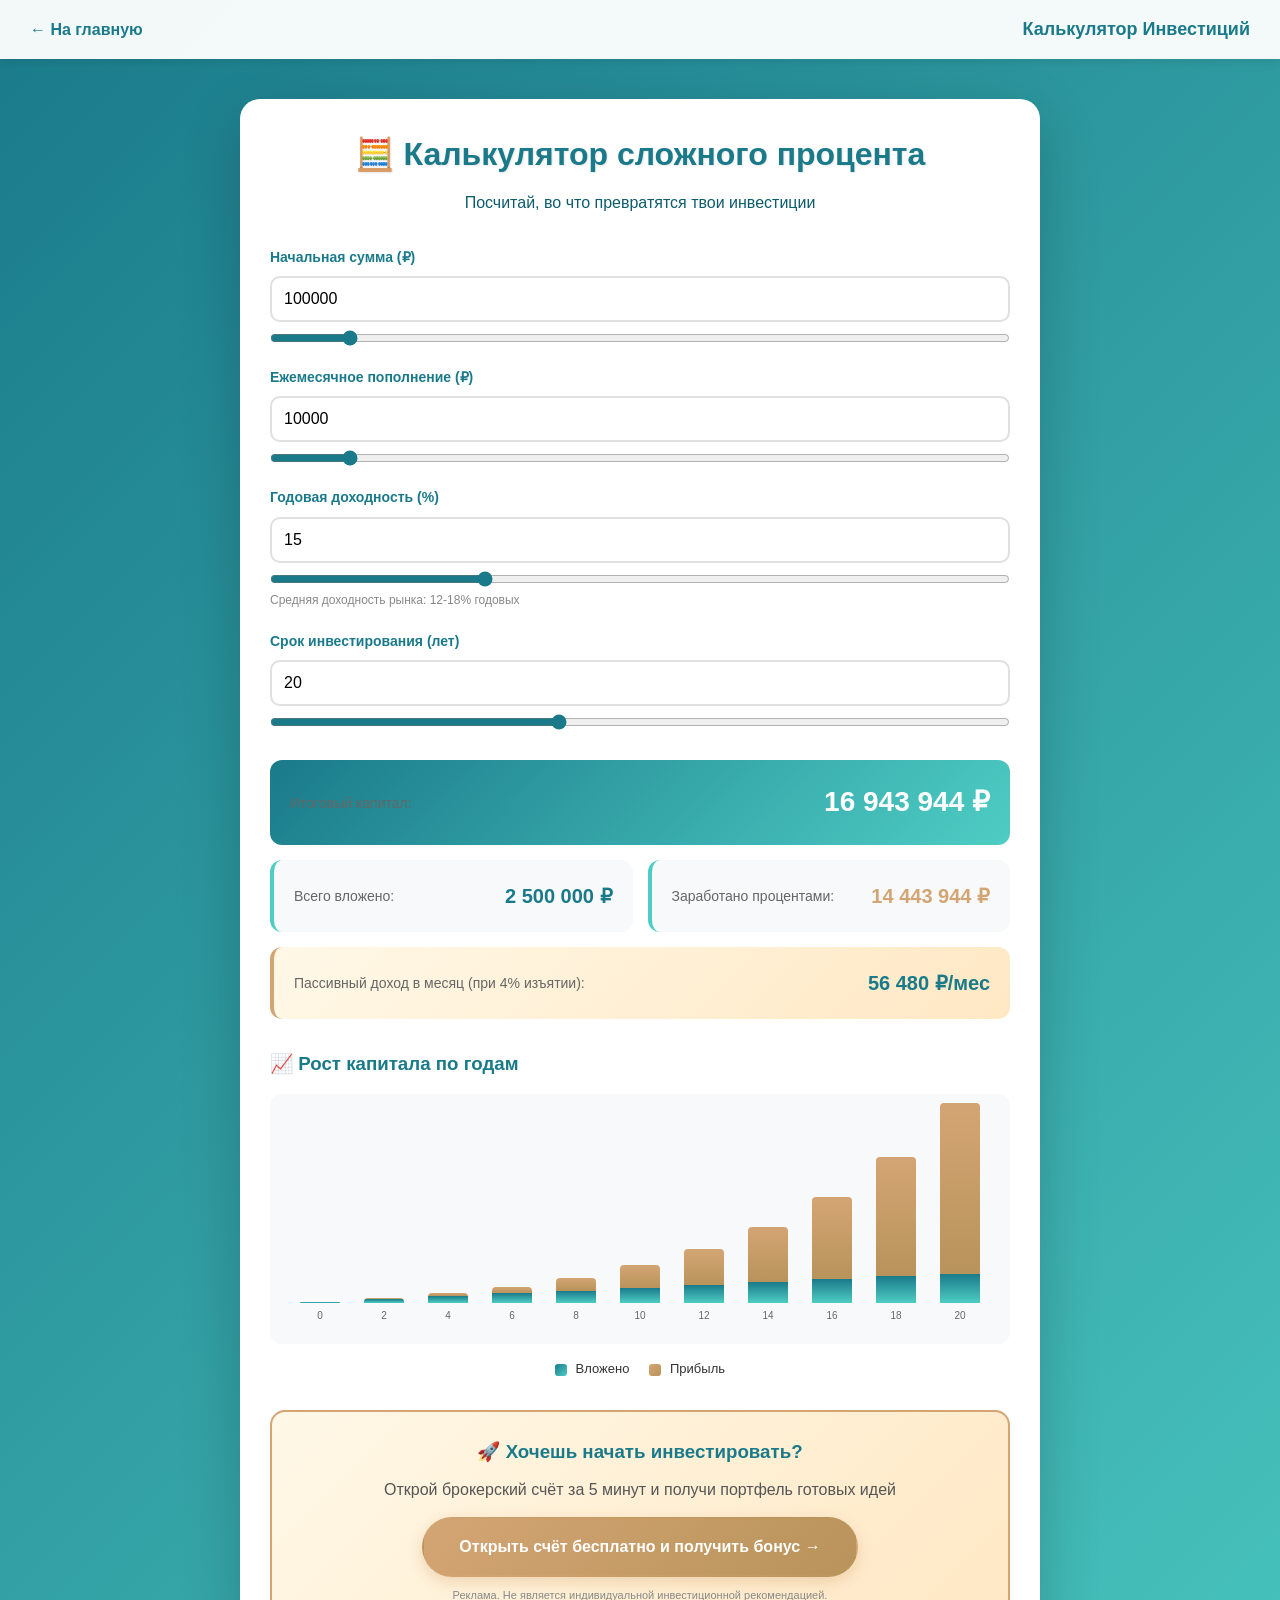
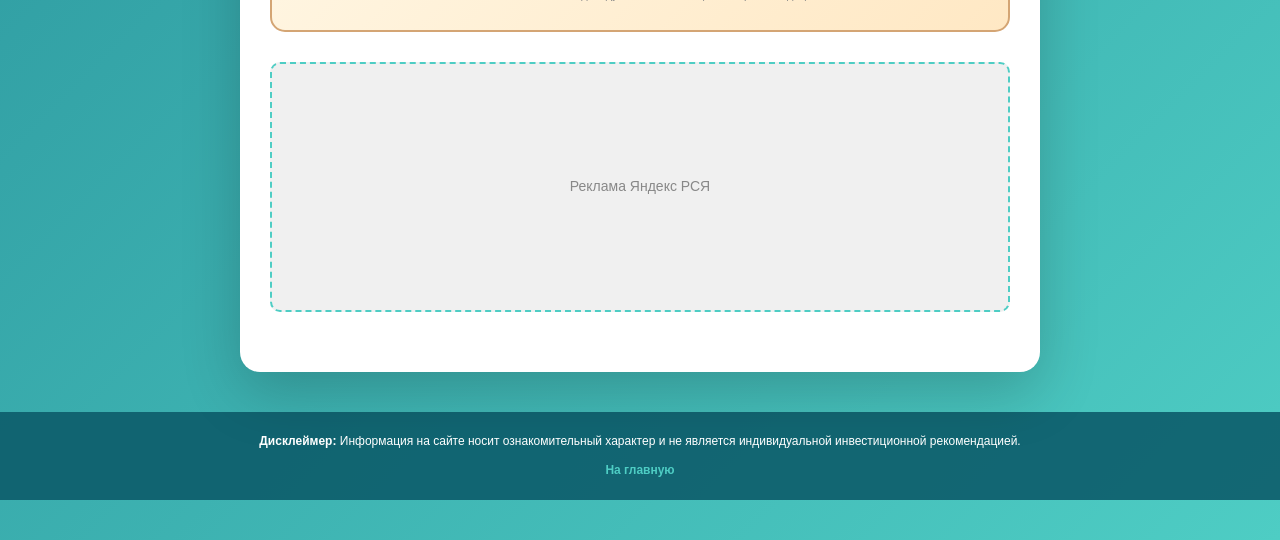
==== calculator.html @ 5e010164 "Add files via upload" ====
<!DOCTYPE html>
<html lang="ru">
<head>
    <meta charset="UTF-8">
    <meta name="viewport" content="width=device-width, initial-scale=1.0">
    <title>Калькулятор Сложного Процента | Рассчитай свой капитал</title>
    <meta name="description" content="Бесплатный калькулятор сложного процента. Узнай, сколько ты заработаешь на инвестициях.">
    <link rel="stylesheet" href="style.css">
</head>
<body class="calculator-page">
    <!-- НАВИГАЦИЯ -->
    <nav class="navbar">
        <a href="index.html" class="nav-link">← На главную</a>
        <div class="nav-title">Калькулятор Инвестиций</div>
    </nav>

    <div class="calculator-wrapper">
        <div class="calculator-container">
            <header class="calculator-header">
                <h1>🧮 Калькулятор сложного процента</h1>
                <p class="subtitle">Посчитай, во что превратятся твои инвестиции</p>
            </header>

            <!-- ПОЛЯ ВВОДА -->
            <div class="inputs">
                <div class="input-group">
                    <label>Начальная сумма (₽)</label>
                    <input type="number" id="initialAmount" value="100000" min="0" step="10000">
                    <input type="range" id="initialRange" min="0" max="1000000" step="10000" value="100000">
                </div>

                <div class="input-group">
                    <label>Ежемесячное пополнение (₽)</label>
                    <input type="number" id="monthlyAdd" value="10000" min="0" step="1000">
                    <input type="range" id="monthlyRange" min="0" max="100000" step="1000" value="10000">
                </div>

                <div class="input-group">
                    <label>Годовая доходность (%)</label>
                    <input type="number" id="annualRate" value="15" min="1" max="50" step="0.5">
                    <input type="range" id="rateRange" min="1" max="50" step="0.5" value="15">
                    <small>Средняя доходность рынка: 12-18% годовых</small>
                </div>

                <div class="input-group">
                    <label>Срок инвестирования (лет)</label>
                    <input type="number" id="years" value="20" min="1" max="50" step="1">
                    <input type="range" id="yearsRange" min="1" max="50" step="1" value="20">
                </div>
            </div>

            <!-- РЕЗУЛЬТАТЫ -->
            <div class="results">
                <div class="result-card main">
                    <span class="label">Итоговый капитал:</span>
                    <span class="value" id="finalAmount">0 ₽</span>
                </div>
                
                <div class="result-row">
                    <div class="result-card">
                        <span class="label">Всего вложено:</span>
                        <span class="value" id="totalInvested">0 ₽</span>
                    </div>
                    <div class="result-card">
                        <span class="label">Заработано процентами:</span>
                        <span class="value profit" id="totalProfit">0 ₽</span>
                    </div>
                </div>

                <div class="result-card passive">
                    <span class="label">Пассивный доход в месяц (при 4% изъятии):</span>
                    <span class="value" id="passiveIncome">0 ₽</span>
                </div>
            </div>

            <!-- ГРАФИК -->
            <div class="chart-container">
                <h3>📈 Рост капитала по годам</h3>
                <div class="chart" id="chart"></div>
                <div class="chart-legend">
                    <span><span class="legend-color invested"></span> Вложено</span>
                    <span><span class="legend-color profit"></span> Прибыль</span>
                </div>
            </div>

            <!-- ПАРТНЁРСКАЯ ССЫЛКА -->
            <div class="affiliate-block">
                <h3>🚀 Хочешь начать инвестировать?</h3>
                <p>Открой брокерский счёт за 5 минут и получи портфель готовых идей</p>
                
                <!-- ВСТАВЬ СЮДА СВОЮ ПАРТНЁРСКУЮ ССЫЛКУ -->
                <a href="#" target="_blank" class="cta-button" id="affiliateLink" 
                   onclick="ym(YOUR_METRIKA_ID, 'reachGoal', 'affiliate_click'); return true;">
                    Открыть счёт бесплатно и получить бонус →
                </a>
                <small>Реклама. Не является индивидуальной инвестиционной рекомендацией.</small>
            </div>

            <!-- МЕСТО ДЛЯ РЕКЛАМЫ ЯНДЕКС РСЯ -->
            <div class="ad-container">
                <div id="yandex-ads-calculator" class="yandex-ad-block">
                    <!-- Сюда вставишь код РСЯ -->
                    <p class="ad-placeholder">Реклама Яндекс РСЯ</p>
                </div>
            </div>
        </div>
    </div>

    <!-- ДИСКЛЕЙМЕР -->
    <footer class="disclaimer-footer">
        <p>
            <strong>Дисклеймер:</strong> Информация на сайте носит ознакомительный характер 
            и не является индивидуальной инвестиционной рекомендацией.
        </p>
        <p class="footer-links">
            <a href="index.html">На главную</a>
        </p>
    </footer>

    <script src="script.js"></script>
</body>
</html>
---- style.css ----
* { 
    margin: 0; 
    padding: 0; 
    box-sizing: border-box; 
}

body {
    font-family: -apple-system, BlinkMacSystemFont, 'Segoe UI', Roboto, sans-serif;
    color: #333;
    line-height: 1.6;
}

/* ==================== ЦВЕТОВАЯ ПАЛИТРА ==================== */
/* Основной бирюзовый: #1a7a8a */
/* Тёмный бирюзовый: #0d5c6b */
/* Светлый бирюзовый: #4ecdc4 */
/* Золотой акцент: #d4a574 */
/* Тёмный золотой: #b8935a */

/* ==================== ЛЕНДИНГ (index.html) ==================== */

.landing-page {
    position: relative;
    min-height: 100vh;
}

/* ФОНОВОЕ ИЗОБРАЖЕНИЕ */
.background-image {
    position: fixed;
    top: 0;
    left: 0;
    width: 100%;
    height: 100%;
    object-fit: cover;
    z-index: -1;
}

/* ВОДЯНОЙ ЗНАК AI */
.ai-watermark {
    position: fixed;
    bottom: 100px;
    right: 20px;
    font-size: 12px;
    color: rgba(255, 255, 255, 0.6);
    z-index: 1000;
    font-style: italic;
    text-shadow: 1px 1px 2px rgba(0, 0, 0, 0.5);
}

.landing-container {
    min-height: 100vh;
    display: flex;
    align-items: center;
    justify-content: center;
    padding: 40px 20px;
    background: rgba(255, 255, 255, 0.75);
    backdrop-filter: blur(5px);
}

.landing-content {
    max-width: 800px;
    text-align: center;
}

.landing-content h1 {
    font-size: 42px;
    color: #1a7a8a;
    margin-bottom: 10px;
    text-shadow: 2px 2px 4px rgba(0, 0, 0, 0.1);
    font-weight: 700;
}

.landing-content h2 {
    font-size: 24px;
    color: #0d5c6b;
    margin-bottom: 40px;
    font-weight: 600;
}

.intro-section {
    background: white;
    padding: 30px;
    border-radius: 15px;
    box-shadow: 0 10px 30px rgba(0,0,0,0.1);
    margin-bottom: 30px;
    text-align: left;
    border-left: 5px solid #d4a574;
}

.intro-section h3 {
    color: #1a7a8a;
    margin-bottom: 15px;
    font-size: 22px;
    font-weight: 600;
}

.intro-section p {
    margin-bottom: 15px;
    font-size: 16px;
    line-height: 1.8;
    color: #444;
}

.intro-section .highlight {
    background: linear-gradient(135deg, #fff8e7 0%, #ffe8c4 100%);
    padding: 15px;
    border-radius: 10px;
    border-left: 4px solid #d4a574;
    color: #5a4a3a;
}

.benefits {
    display: grid;
    grid-template-columns: repeat(auto-fit, minmax(200px, 1fr));
    gap: 20px;
    margin: 30px 0;
}

.benefit-item {
    background: white;
    padding: 25px;
    border-radius: 12px;
    box-shadow: 0 5px 15px rgba(0,0,0,0.1);
    border-top: 4px solid #4ecdc4;
    transition: transform 0.3s;
}

.benefit-item:hover {
    transform: translateY(-5px);
}

.benefit-icon {
    font-size: 40px;
    display: block;
    margin-bottom: 10px;
}

.benefit-item h4 {
    color: #1a7a8a;
    margin-bottom: 8px;
    font-weight: 600;
}

.benefit-item p {
    color: #666;
    font-size: 14px;
}

.cta-button-large {
    display: inline-block;
    background: linear-gradient(135deg, #d4a574 0%, #b8935a 100%);
    color: white;
    text-decoration: none;
    padding: 20px 50px;
    border-radius: 50px;
    font-size: 20px;
    font-weight: bold;
    margin: 30px 0;
    transition: transform 0.3s, box-shadow 0.3s;
    box-shadow: 0 10px 30px rgba(212, 165, 116, 0.4);
    border: 2px solid transparent;
}

.cta-button-large:hover {
    transform: translateY(-3px);
    box-shadow: 0 15px 40px rgba(212, 165, 116, 0.5);
    background: linear-gradient(135deg, #b8935a 0%, #d4a574 100%);
}

/* ==================== КАЛЬКУЛЯТОР (calculator.html) ==================== */

.calculator-page {
    background: linear-gradient(135deg, #1a7a8a 0%, #4ecdc4 100%);
    min-height: 100vh;
    padding-bottom: 40px;
}

.navbar {
    background: rgba(255, 255, 255, 0.95);
    padding: 15px 30px;
    display: flex;
    align-items: center;
    justify-content: space-between;
    box-shadow: 0 2px 10px rgba(0,0,0,0.1);
}

.nav-link {
    color: #1a7a8a;
    text-decoration: none;
    font-weight: 600;
    transition: color 0.3s;
}

.nav-link:hover {
    color: #d4a574;
}

.nav-title {
    font-weight: bold;
    color: #1a7a8a;
    font-size: 18px;
}

.calculator-wrapper {
    padding: 40px 20px;
    display: flex;
    justify-content: center;
}

.calculator-container {
    background: white;
    border-radius: 20px;
    padding: 30px;
    box-shadow: 0 20px 60px rgba(0,0,0,0.2);
    max-width: 800px;
    width: 100%;
}

.calculator-header {
    text-align: center;
    margin-bottom: 30px;
}

.calculator-header h1 {
    font-size: 32px;
    color: #1a7a8a;
    margin-bottom: 10px;
    text-shadow: 1px 1px 2px rgba(0, 0, 0, 0.1);
    font-weight: 700;
}

.subtitle {
    color: #0d5c6b;
    font-size: 16px;
    font-weight: 500;
}

.inputs {
    display: grid;
    gap: 20px;
    margin-bottom: 30px;
}

.input-group {
    display: flex;
    flex-direction: column;
}

.input-group label {
    font-weight: 600;
    margin-bottom: 8px;
    font-size: 14px;
    color: #1a7a8a;
}

.input-group input[type="number"] {
    padding: 12px;
    border: 2px solid #e0e0e0;
    border-radius: 10px;
    font-size: 16px;
    margin-bottom: 8px;
    transition: border-color 0.3s;
}

.input-group input[type="number"]:focus {
    outline: none;
    border-color: #4ecdc4;
}

.input-group input[type="range"] {
    width: 100%;
    accent-color: #1a7a8a;
    cursor: pointer;
}

.input-group small {
    color: #888;
    font-size: 12px;
    margin-top: 4px;
}

.results {
    display: grid;
    gap: 15px;
    margin-bottom: 30px;
}

.result-card {
    background: #f8f9fa;
    padding: 20px;
    border-radius: 12px;
    display: flex;
    justify-content: space-between;
    align-items: center;
    border-left: 4px solid #4ecdc4;
}

.result-card.main {
    background: linear-gradient(135deg, #1a7a8a 0%, #4ecdc4 100%);
    color: white;
    border-left: none;
}

.result-card.main .value {
    font-size: 28px;
    color: white;
    font-weight: 700;
}

.result-card.passive {
    background: linear-gradient(135deg, #fff8e7 0%, #ffe8c4 100%);
    border-left: 4px solid #d4a574;
}

.result-row {
    display: grid;
    grid-template-columns: 1fr 1fr;
    gap: 15px;
}

.label {
    font-size: 14px;
    color: #666;
}

.value {
    font-size: 20px;
    font-weight: bold;
    color: #1a7a8a;
}

.value.profit {
    color: #d4a574;
    font-weight: 700;
}

/* ГРАФИК */
.chart-container {
    margin: 30px 0;
}

.chart-container h3 {
    margin-bottom: 15px;
    color: #1a7a8a;
    font-weight: 600;
}

.chart {
    display: flex;
    align-items: flex-end;
    justify-content: space-around;
    height: 250px;
    padding: 20px;
    background: #f8f9fa;
    border-radius: 12px;
    gap: 4px;
}

.chart-bar {
    flex: 1;
    display: flex;
    flex-direction: column;
    align-items: center;
    max-width: 40px;
}

.bar-stack {
    width: 100%;
    display: flex;
    flex-direction: column-reverse;
    border-radius: 4px 4px 0 0;
    overflow: hidden;
}

.bar-invested {
    background: linear-gradient(180deg, #1a7a8a 0%, #4ecdc4 100%);
}

.bar-profit {
    background: linear-gradient(180deg, #d4a574 0%, #b8935a 100%);
}

.bar-label {
    font-size: 10px;
    color: #666;
    margin-top: 5px;
}

.chart-legend {
    display: flex;
    justify-content: center;
    gap: 20px;
    margin-top: 15px;
    font-size: 13px;
}

.legend-color {
    display: inline-block;
    width: 12px;
    height: 12px;
    border-radius: 3px;
    margin-right: 5px;
    vertical-align: middle;
}

.legend-color.invested { 
    background: linear-gradient(135deg, #1a7a8a 0%, #4ecdc4 100%);
}
.legend-color.profit { 
    background: linear-gradient(135deg, #d4a574 0%, #b8935a 100%);
}

/* ПАРТНЁРСКИЙ БЛОК */
.affiliate-block {
    background: linear-gradient(135deg, #fff8e7 0%, #ffe8c4 100%);
    padding: 25px;
    border-radius: 15px;
    text-align: center;
    margin: 30px 0;
    border: 2px solid #d4a574;
}

.affiliate-block h3 {
    margin-bottom: 10px;
    color: #1a7a8a;
    font-weight: 600;
}

.affiliate-block p {
    margin-bottom: 15px;
    color: #555;
}

.cta-button {
    display: inline-block;
    background: linear-gradient(135deg, #d4a574 0%, #b8935a 100%);
    color: white;
    text-decoration: none;
    padding: 15px 35px;
    border-radius: 50px;
    font-weight: bold;
    font-size: 16px;
    transition: transform 0.2s, box-shadow 0.2s;
    box-shadow: 0 5px 15px rgba(212, 165, 116, 0.4);
    border: 2px solid transparent;
}

.cta-button:hover {
    transform: translateY(-2px);
    box-shadow: 0 8px 20px rgba(212, 165, 116, 0.5);
    background: linear-gradient(135deg, #b8935a 0%, #d4a574 100%);
}

.affiliate-block small {
    display: block;
    margin-top: 10px;
    color: #888;
    font-size: 11px;
}

/* РЕКЛАМНЫЙ БЛОК */
.ad-container {
    margin: 30px 0;
    text-align: center;
}

.yandex-ad-block {
    background: #f0f0f0;
    border-radius: 10px;
    padding: 20px;
    min-height: 250px;
    display: flex;
    align-items: center;
    justify-content: center;
    border: 2px dashed #4ecdc4;
}

.ad-placeholder {
    color: #888;
    font-size: 14px;
}

/* ДИСКЛЕЙМЕР */
.disclaimer-footer {
    background: rgba(13, 92, 107, 0.9);
    color: white;
    padding: 20px;
    text-align: center;
    font-size: 12px;
    line-height: 1.6;
}

.footer-links {
    margin-top: 10px;
}

.footer-links a {
    color: #4ecdc4;
    text-decoration: none;
    font-weight: 600;
    transition: color 0.3s;
}

.footer-links a:hover {
    color: #d4a574;
}

/* АДАПТИВНОСТЬ */
@media (max-width: 600px) {
    .landing-content h1 { font-size: 32px; }
    .landing-content h2 { font-size: 18px; }
    .calculator-header h1 { font-size: 24px; }
    .result-row { grid-template-columns: 1fr; }
    .result-card.main .value { font-size: 22px; }
    .chart { height: 200px; }
    .cta-button-large { padding: 15px 30px; font-size: 16px; }
    .navbar { flex-direction: column; gap: 10px; }
}
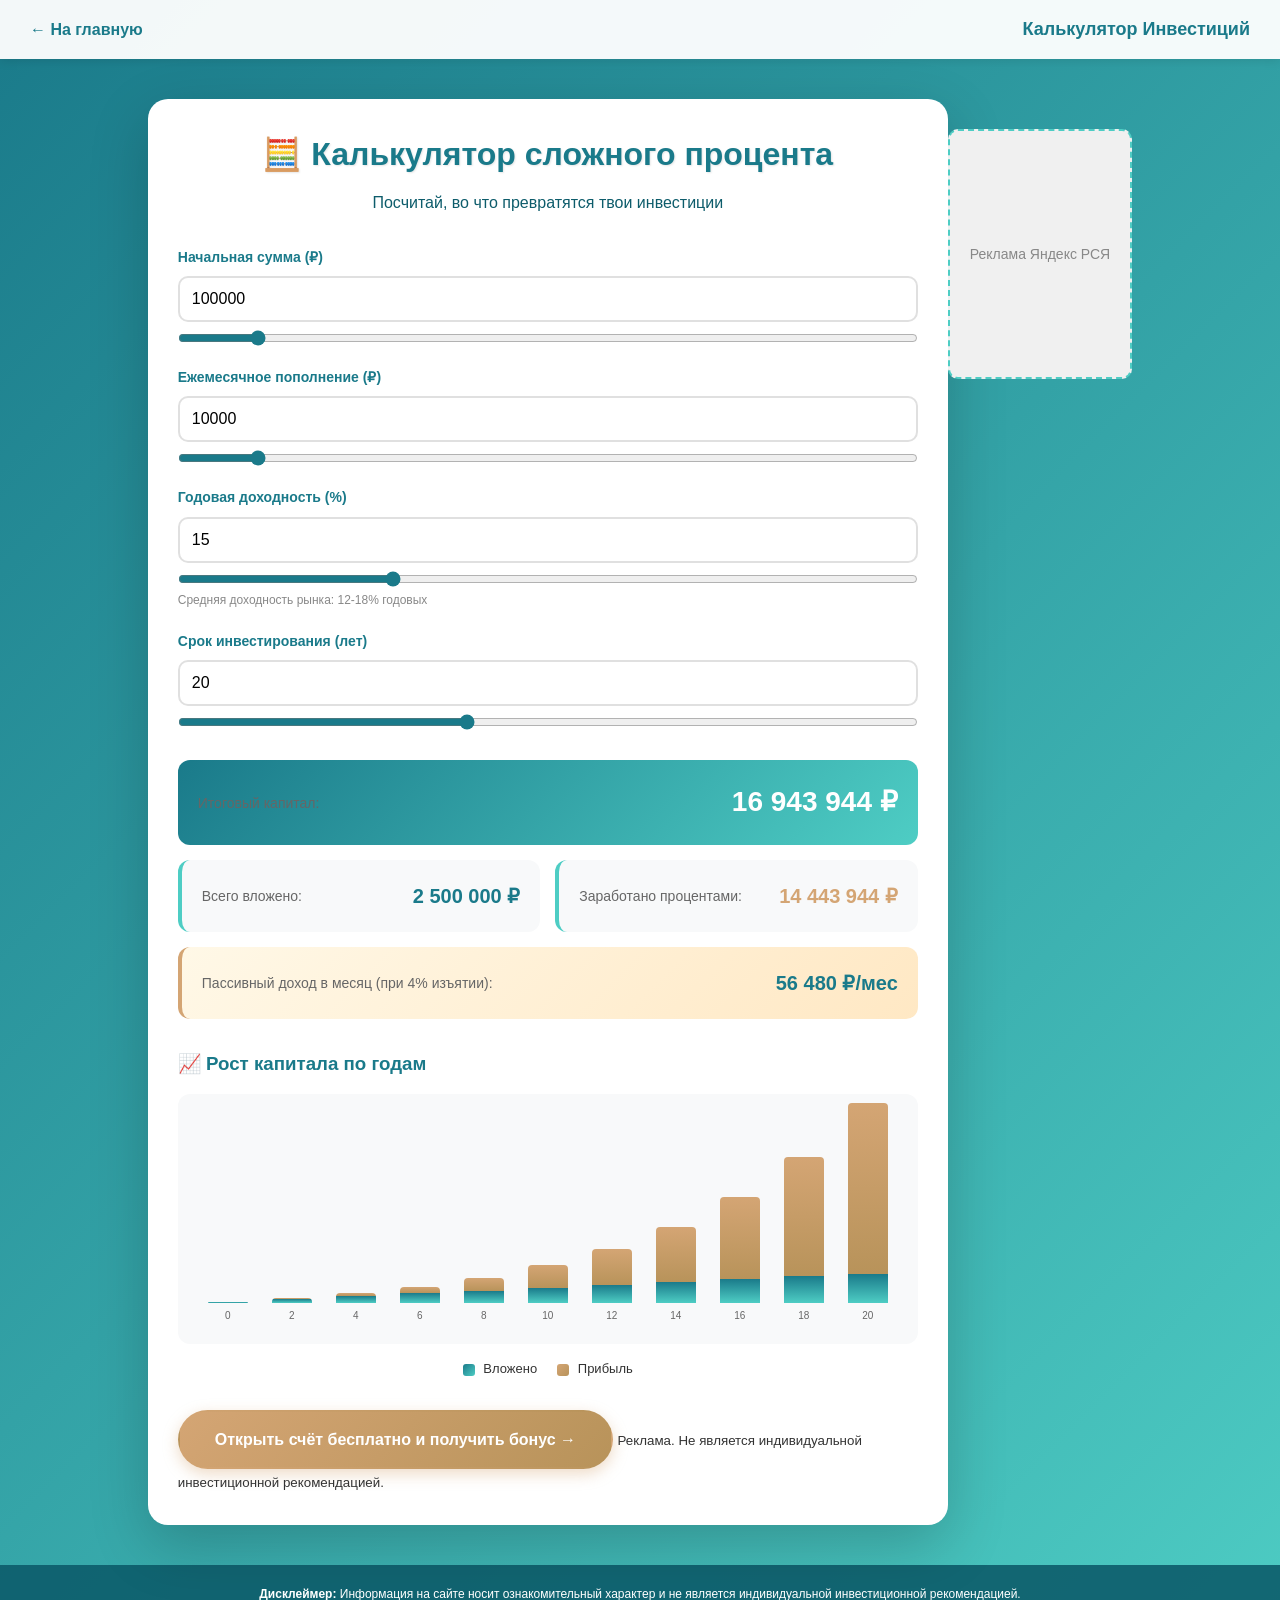
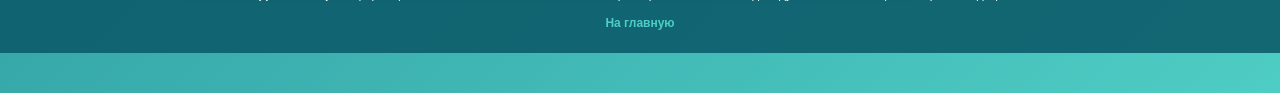
==== commit fe58e843: "Update calculator.html" ====
--- a/calculator.html
+++ b/calculator.html
@@ -1,9 +1,23 @@
 <!DOCTYPE html>
 <html lang="ru">
 <head>
+    <!-- Yandex.Metrika counter -->
+<script type="text/javascript">
+    (function(m,e,t,r,i,k,a){
+        m[i]=m[i]||function(){(m[i].a=m[i].a||[]).push(arguments)};
+        m[i].l=1*new Date();
+        for (var j = 0; j < document.scripts.length; j++) {if (document.scripts[j].src === r) { return; }}
+        k=e.createElement(t),a=e.getElementsByTagName(t)[0],k.async=1,k.src=r,a.parentNode.insertBefore(k,a)
+    })(window, document,'script','https://mc.yandex.ru/metrika/tag.js?id=109872874', 'ym');
+
+    ym(109872874, 'init', {ssr:true, webvisor:true, clickmap:true, ecommerce:"dataLayer", referrer: document.referrer, url: location.href, accurateTrackBounce:true, trackLinks:true});
+</script>
+<noscript><div><img src="https://mc.yandex.ru/watch/109872874" style="position:absolute; left:-9999px;" alt="" /></div></noscript>
+<!-- /Yandex.Metrika counter -->
     <meta charset="UTF-8">
     <meta name="viewport" content="width=device-width, initial-scale=1.0">
     <title>Калькулятор Сложного Процента | Рассчитай свой капитал</title>
+    <link rel="icon" type="img/pro.png" href="/favicon.png">
     <meta name="description" content="Бесплатный калькулятор сложного процента. Узнай, сколько ты заработаешь на инвестициях.">
     <link rel="stylesheet" href="style.css">
 </head>
@@ -82,17 +96,12 @@
                     <span><span class="legend-color profit"></span> Прибыль</span>
                 </div>
             </div>
-
-            <!-- ПАРТНЁРСКАЯ ССЫЛКА -->
-            <div class="affiliate-block">
-                <h3>🚀 Хочешь начать инвестировать?</h3>
-                <p>Открой брокерский счёт за 5 минут и получи портфель готовых идей</p>
-                
-                <!-- ВСТАВЬ СЮДА СВОЮ ПАРТНЁРСКУЮ ССЫЛКУ -->
-                <a href="#" target="_blank" class="cta-button" id="affiliateLink" 
-                   onclick="ym(YOUR_METRIKA_ID, 'reachGoal', 'affiliate_click'); return true;">
-                    Открыть счёт бесплатно и получить бонус →
-                </a>
+<a href="https://partner-site.ru/ref123" 
+   class="cta-button" 
+   id="affiliateLink"
+   onclick="ym(569335224, 'reachGoal', 'affiliate_click'); return true;">
+    Открыть счёт бесплатно и получить бонус →
+</a>
                 <small>Реклама. Не является индивидуальной инвестиционной рекомендацией.</small>
             </div>
 
@@ -119,4 +128,4 @@
 
     <script src="script.js"></script>
 </body>
-</html>+</html>
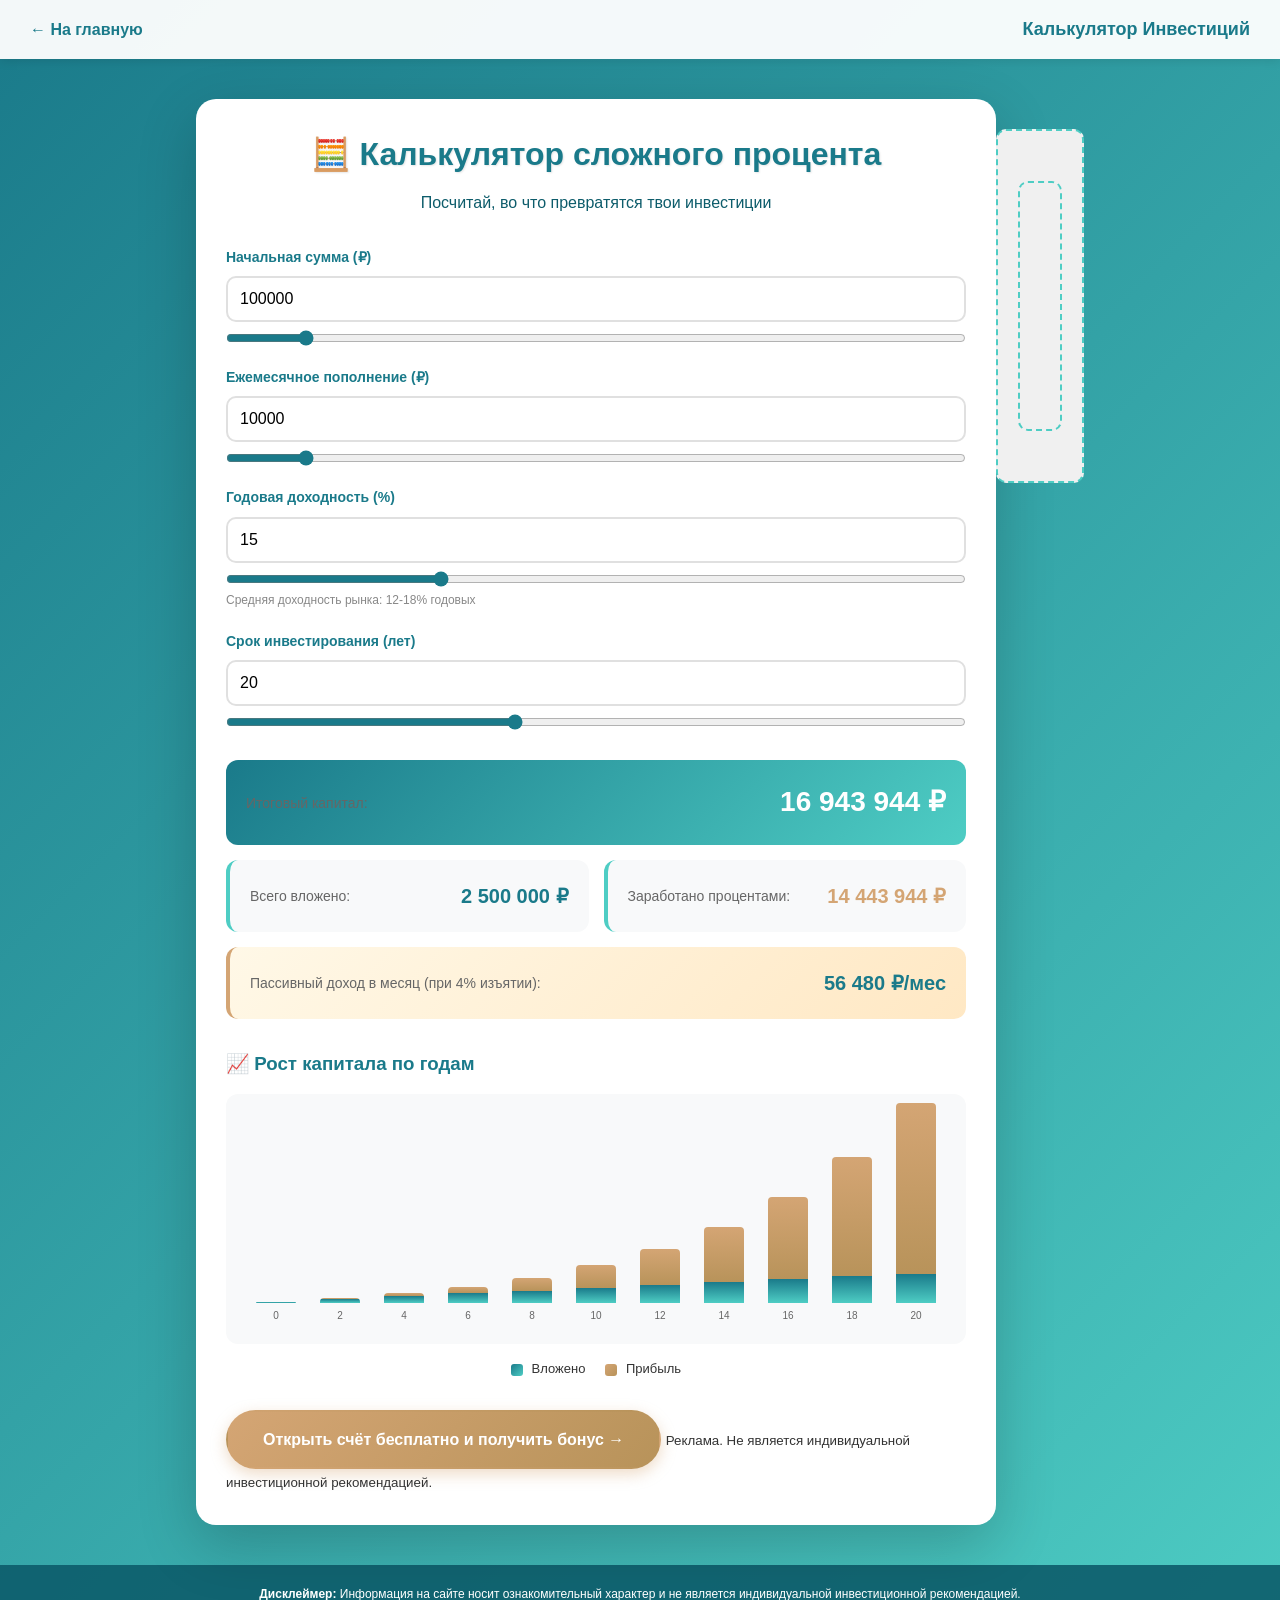
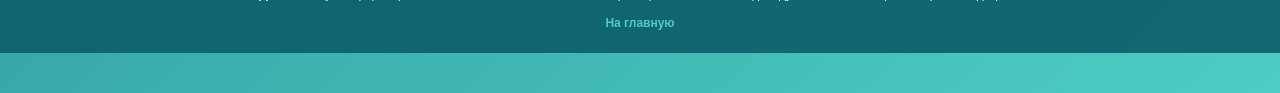
==== commit 5228a140: "Update calculator.html" ====
--- a/calculator.html
+++ b/calculator.html
@@ -20,6 +20,9 @@
     <link rel="icon" type="img/pro.png" href="/favicon.png">
     <meta name="description" content="Бесплатный калькулятор сложного процента. Узнай, сколько ты заработаешь на инвестициях.">
     <link rel="stylesheet" href="style.css">
+    <!-- Yandex.RTB -->
+<script>window.yaContextCb=window.yaContextCb||[]</script>
+<script src="https://yandex.ru/ads/system/context.js" async></script>
 </head>
 <body class="calculator-page">
     <!-- НАВИГАЦИЯ -->
@@ -109,7 +112,20 @@
             <div class="ad-container">
                 <div id="yandex-ads-calculator" class="yandex-ad-block">
                     <!-- Сюда вставишь код РСЯ -->
-                    <p class="ad-placeholder">Реклама Яндекс РСЯ</p>
+                    <div class="ad-container">
+    <div id="yandex-ads-landing" class="yandex-ad-block">
+        <!-- Yandex.RTB R-A-19450415-1 -->
+        <div id="yandex_rtb_R-A-19450415-1"></div>
+        <script>
+        window.yaContextCb.push(() => {
+            Ya.Context.AdvManager.render({
+                "blockId": "R-A-19450415-1",
+                "renderTo": "yandex_rtb_R-A-19450415-1"
+            })
+        })
+        </script>
+    </div>
+</div>
                 </div>
             </div>
         </div>
